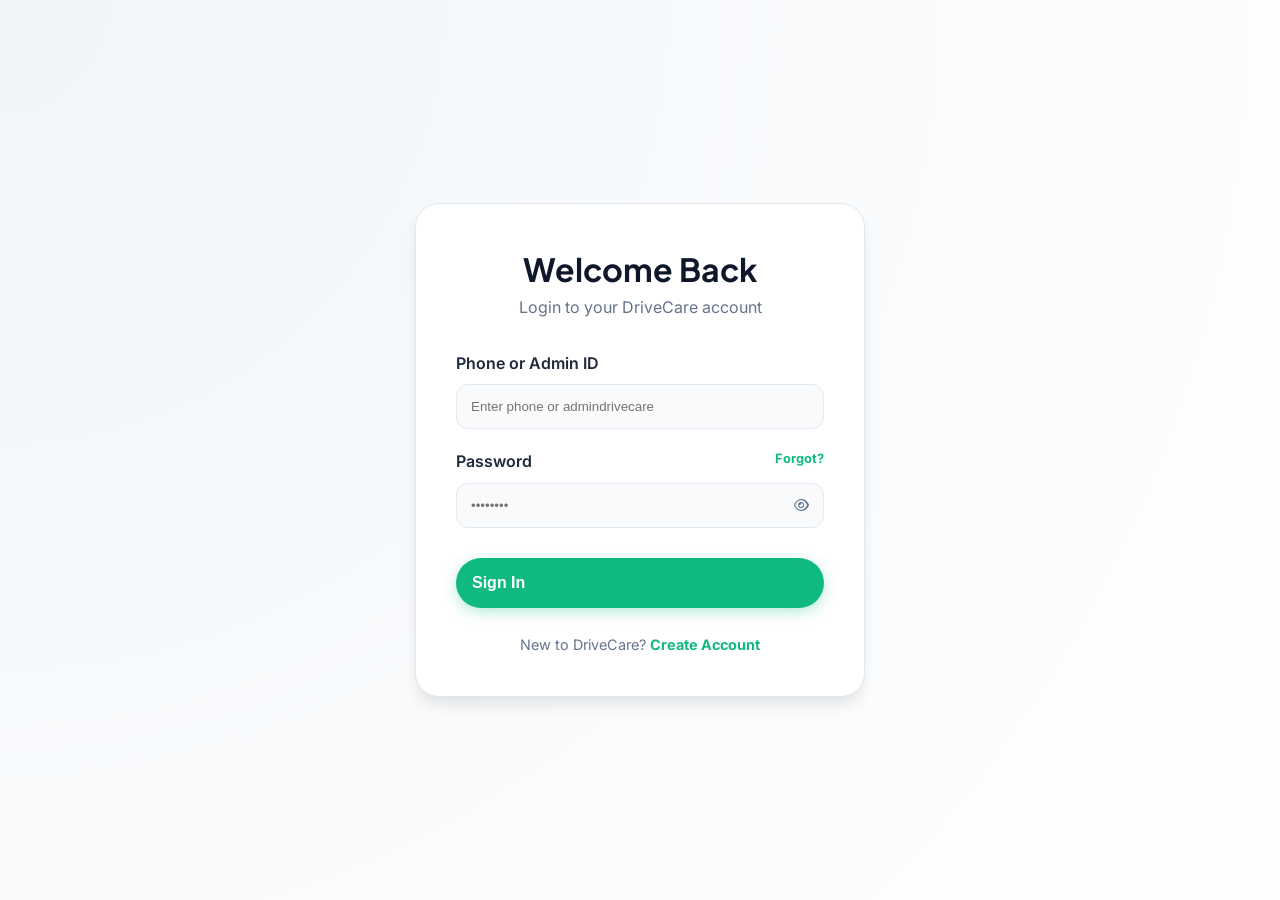
==== admin.html @ 17e4be75 "Updatted Admin credentials to admindrivecare and improved UI" ====
<!DOCTYPE html>
<html lang="en">
<head>
<meta charset="UTF-8">
<meta name="viewport" content="width=device-width, initial-scale=1.0">
<title>Admin Dashboard — DriveCare</title>
<link rel="stylesheet" href="style.css">
<link rel="stylesheet" href="https://cdnjs.cloudflare.com/ajax/libs/font-awesome/6.0.0/css/all.min.css">
<style>
    .stat-grid { display: grid; grid-template-columns: repeat(auto-fit, minmax(200px, 1fr)); gap: 20px; margin-bottom: 30px; }
    .stat-card { background: white; padding: 24px; border-radius: var(--radius); border: 1px solid var(--border); box-shadow: var(--shadow); }
    .stat-card h3 { color: var(--text-muted); font-size: 0.9rem; text-transform: uppercase; letter-spacing: 1px; margin-bottom: 10px; }
    .stat-card .value { font-size: 2rem; font-weight: 800; color: var(--dark); font-family: 'Plus Jakarta Sans'; }
    
    .admin-table-container { background: white; border-radius: var(--radius); border: 1px solid var(--border); overflow: hidden; }
    table { width: 100%; border-collapse: collapse; }
    th { background: var(--bg-subtle); padding: 15px; text-align: left; font-size: 0.85rem; color: var(--text-muted); border-bottom: 1px solid var(--border); }
    td { padding: 15px; border-bottom: 1px solid var(--border); font-size: 0.95rem; }
    tr:hover { background: #fdfdfd; }
    
    .status-badge { padding: 5px 12px; border-radius: 20px; font-size: 0.75rem; font-weight: 700; }
    .status-active { background: var(--primary-soft); color: var(--primary); }
</style>
</head>
<body>

<div class="dashboard-layout">
    <div class="sidebar">
        <div style="padding: 0 10px 30px 10px;">
            <h2 style="font-family: 'Plus Jakarta Sans'; color: var(--dark); display: flex; align-items: center; gap: 10px;">
                <i class="fa-solid fa-shield-halved" style="color: var(--primary);"></i> DriveCare
            </h2>
            <span style="font-size: 0.7rem; color: var(--primary); font-weight: 800; letter-spacing: 1px;">ADMIN CONSOLE</span>
        </div>
        
        <nav>
            <button class="nav-item active" onclick="showTab('overview')"><i class="fa-solid fa-house"></i> Overview</button>
            <button class="nav-item" onclick="showTab('bookings')"><i class="fa-solid fa-list-check"></i> Manage Bookings</button>
            <button class="nav-item" onclick="showTab('users')"><i class="fa-solid fa-users"></i> Customers</button>
            <button class="nav-item" onclick="showTab('settings')"><i class="fa-solid fa-sliders"></i> System Settings</button>
            <hr style="border: none; border-top: 1px solid var(--border); margin: 20px 0;">
            <button class="nav-item" onclick="logout()" style="color: #ef4444;"><i class="fa-solid fa-power-off"></i> Sign Out</button>
        </nav>
    </div>

    <main class="main-content">
        <header style="display: flex; justify-content: space-between; align-items: center; margin-bottom: 30px;">
            <h1 id="pageTitle" style="font-family: 'Plus Jakarta Sans';">Dashboard Overview</h1>
            <div id="adminIdentity" style="font-weight: 600; color: var(--text-muted);">Admin: admindrivecare</div>
        </header>

        <div class="stat-grid">
            <div class="stat-card">
                <h3>Total Users</h3>
                <div class="value" id="count-users">0</div>
            </div>
            <div class="stat-card">
                <h3>Active Bookings</h3>
                <div class="value" id="count-bookings">0</div>
            </div>
            <div class="stat-card">
                <h3>Revenue</h3>
                <div class="value">₹0</div>
            </div>
        </div>

        <div class="admin-table-container">
            <div style="padding: 20px; border-bottom: 1px solid var(--border); display: flex; justify-content: space-between;">
                <h3 style="font-family: 'Plus Jakarta Sans';">Recent Customer Activity</h3>
                <button class="btn btn-outline" style="padding: 5px 15px; font-size: 0.8rem;" onclick="location.reload()">Refresh Data</button>
            </div>
            <table>
                <thead>
                    <tr>
                        <th>Customer Name</th>
                        <th>Phone Number</th>
                        <th>Join Date</th>
                        <th>Status</th>
                        <th>Action</th>
                    </tr>
                </thead>
                <tbody id="adminUserTable">
                    </tbody>
            </table>
        </div>
    </main>
</div>

<script src="script.js"></script>
<script>
    // Security Guard: Only allow the specific Admin ID
    document.addEventListener('DOMContentLoaded', () => {
        const session = JSON.parse(sessionStorage.getItem('dc_session'));
        if (!session || session.phone !== 'admin' && session.phone !== 'admindrivecare') {
            alert("Unauthorized Access! Please log in as Admin.");
            window.location.href = 'login.html';
            return;
        }

        // Render Stats
        const users = JSON.parse(localStorage.getItem('dc_users') || '[]');
        document.getElementById('count-users').innerText = users.length;
        
        const table = document.getElementById('adminUserTable');
        table.innerHTML = users.map(u => `
            <tr>
                <td><strong>${u.name}</strong></td>
                <td>${u.phone}</td>
                <td>${new Date().toLocaleDateString()}</td>
                <td><span class="status-badge status-active">Verified</span></td>
                <td><button onclick="alert('Viewing details for ${u.name}')" style="background:none; border:none; color:var(--primary); cursor:pointer; font-weight:700;">View</button></td>
            </tr>
        `).join('') || '<tr><td colspan="5" style="text-align:center; padding:20px;">No users found.</td></tr>';
    });

    function logout() {
        sessionStorage.removeItem('dc_session');
        window.location.href = 'index.html';
    }

    function showTab(tab) {
        document.getElementById('pageTitle').innerText = tab.charAt(0).toUpperCase() + tab.slice(1);
    }
</script>
</body>
</html>
---- style.css ----
@import url('https://fonts.googleapis.com/css2?family=Inter:wght@300;400;500;600;700&family=Plus+Jakarta+Sans:wght@700;800&display=swap');

:root {
  --primary: #10b981;
  --primary-dark: #059669;
  --primary-soft: #ecfdf5;
  --dark: #0f172a;
  --text-main: #1e293b;
  --text-muted: #64748b;
  --bg-subtle: #f8fafc;
  --surface: #ffffff;
  --border: #e2e8f0;
  --radius: 16px;
  --shadow: 0 10px 15px -3px rgba(0,0,0,0.1);
}

* { margin: 0; padding: 0; box-sizing: border-box; }
body { font-family: 'Inter', sans-serif; background-color: var(--bg-subtle); color: var(--text-main); line-height: 1.6; }

/* Buttons */
.btn { padding: 12px 24px; border-radius: 50px; font-weight: 600; cursor: pointer; transition: 0.3s; border: none; display: inline-flex; align-items: center; }
.btn-primary { background: var(--primary); color: white; box-shadow: 0 4px 14px rgba(16, 185, 129, 0.3); }
.btn-primary:hover { background: var(--primary-dark); transform: translateY(-2px); }
.btn-outline { background: transparent; border: 1.5px solid var(--border); color: var(--dark); }

/* Layouts */
header { display: flex; justify-content: space-between; padding: 20px 8%; background: white; border-bottom: 1px solid var(--border); position: sticky; top: 0; z-index: 100; }
.auth-page { display: flex; justify-content: center; align-items: center; min-height: 100vh; background: radial-gradient(circle at top left, #f1f5f9, #ffffff); }
.auth-card { background: white; padding: 40px; border-radius: 24px; box-shadow: var(--shadow); width: 100%; max-width: 450px; border: 1px solid var(--border); }
.form-group { margin-bottom: 20px; }
.form-control { width: 100%; padding: 14px; border-radius: 12px; border: 1px solid var(--border); background: var(--bg-subtle); }

.dashboard-layout { display: flex; min-height: 100vh; }
.sidebar { width: 280px; background: white; border-right: 1px solid var(--border); padding: 30px 20px; position: fixed; height: 100vh; }
.main-content { margin-left: 280px; padding: 40px; width: 100%; }
.nav-item { width: 100%; padding: 14px; margin-bottom: 8px; border-radius: 12px; text-align: left; background: none; border: none; font-weight: 500; color: var(--text-muted); cursor: pointer; }
.nav-item.active { background: var(--primary-soft); color: var(--primary); }
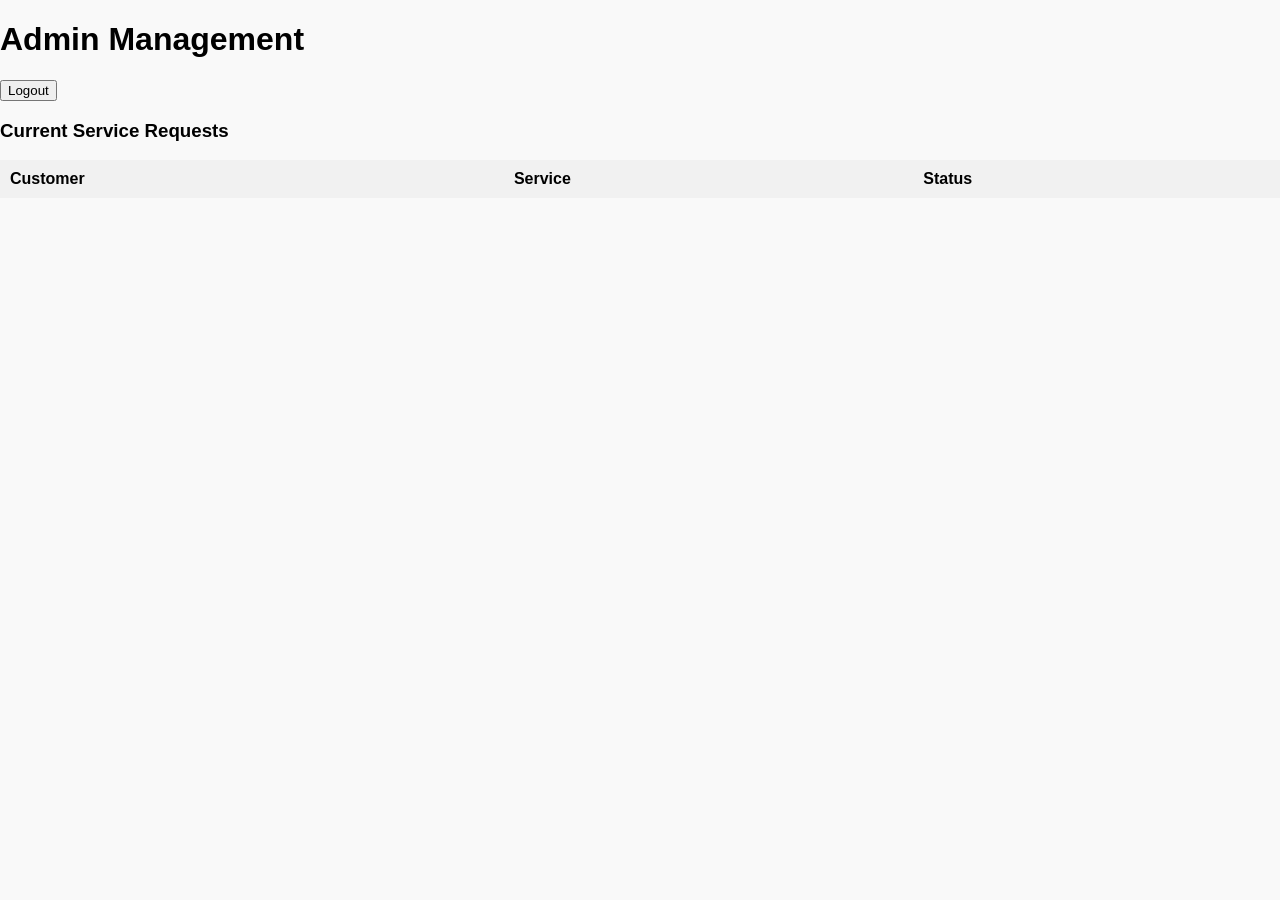
==== commit 842e305b: "final1" ====
--- a/admin.html
+++ b/admin.html
@@ -1,126 +1,32 @@
 <!DOCTYPE html>
 <html lang="en">
 <head>
-<meta charset="UTF-8">
-<meta name="viewport" content="width=device-width, initial-scale=1.0">
-<title>Admin Dashboard — DriveCare</title>
-<link rel="stylesheet" href="style.css">
-<link rel="stylesheet" href="https://cdnjs.cloudflare.com/ajax/libs/font-awesome/6.0.0/css/all.min.css">
-<style>
-    .stat-grid { display: grid; grid-template-columns: repeat(auto-fit, minmax(200px, 1fr)); gap: 20px; margin-bottom: 30px; }
-    .stat-card { background: white; padding: 24px; border-radius: var(--radius); border: 1px solid var(--border); box-shadow: var(--shadow); }
-    .stat-card h3 { color: var(--text-muted); font-size: 0.9rem; text-transform: uppercase; letter-spacing: 1px; margin-bottom: 10px; }
-    .stat-card .value { font-size: 2rem; font-weight: 800; color: var(--dark); font-family: 'Plus Jakarta Sans'; }
-    
-    .admin-table-container { background: white; border-radius: var(--radius); border: 1px solid var(--border); overflow: hidden; }
-    table { width: 100%; border-collapse: collapse; }
-    th { background: var(--bg-subtle); padding: 15px; text-align: left; font-size: 0.85rem; color: var(--text-muted); border-bottom: 1px solid var(--border); }
-    td { padding: 15px; border-bottom: 1px solid var(--border); font-size: 0.95rem; }
-    tr:hover { background: #fdfdfd; }
-    
-    .status-badge { padding: 5px 12px; border-radius: 20px; font-size: 0.75rem; font-weight: 700; }
-    .status-active { background: var(--primary-soft); color: var(--primary); }
-</style>
+    <meta charset="UTF-8">
+    <title>Admin Panel — DriveCare</title>
+    <link rel="stylesheet" href="style.css">
 </head>
 <body>
-
-<div class="dashboard-layout">
-    <div class="sidebar">
-        <div style="padding: 0 10px 30px 10px;">
-            <h2 style="font-family: 'Plus Jakarta Sans'; color: var(--dark); display: flex; align-items: center; gap: 10px;">
-                <i class="fa-solid fa-shield-halved" style="color: var(--primary);"></i> DriveCare
-            </h2>
-            <span style="font-size: 0.7rem; color: var(--primary); font-weight: 800; letter-spacing: 1px;">ADMIN CONSOLE</span>
-        </div>
-        
-        <nav>
-            <button class="nav-item active" onclick="showTab('overview')"><i class="fa-solid fa-house"></i> Overview</button>
-            <button class="nav-item" onclick="showTab('bookings')"><i class="fa-solid fa-list-check"></i> Manage Bookings</button>
-            <button class="nav-item" onclick="showTab('users')"><i class="fa-solid fa-users"></i> Customers</button>
-            <button class="nav-item" onclick="showTab('settings')"><i class="fa-solid fa-sliders"></i> System Settings</button>
-            <hr style="border: none; border-top: 1px solid var(--border); margin: 20px 0;">
-            <button class="nav-item" onclick="logout()" style="color: #ef4444;"><i class="fa-solid fa-power-off"></i> Sign Out</button>
-        </nav>
-    </div>
-
-    <main class="main-content">
-        <header style="display: flex; justify-content: space-between; align-items: center; margin-bottom: 30px;">
-            <h1 id="pageTitle" style="font-family: 'Plus Jakarta Sans';">Dashboard Overview</h1>
-            <div id="adminIdentity" style="font-weight: 600; color: var(--text-muted);">Admin: admindrivecare</div>
+    <div class="panel-container">
+        <header class="panel-header">
+            <h1 style="color:var(--primary);">Admin Management</h1>
+            <button class="btn-logout" onclick="logout()">Logout</button>
         </header>
 
-        <div class="stat-grid">
-            <div class="stat-card">
-                <h3>Total Users</h3>
-                <div class="value" id="count-users">0</div>
-            </div>
-            <div class="stat-card">
-                <h3>Active Bookings</h3>
-                <div class="value" id="count-bookings">0</div>
-            </div>
-            <div class="stat-card">
-                <h3>Revenue</h3>
-                <div class="value">₹0</div>
-            </div>
-        </div>
-
-        <div class="admin-table-container">
-            <div style="padding: 20px; border-bottom: 1px solid var(--border); display: flex; justify-content: space-between;">
-                <h3 style="font-family: 'Plus Jakarta Sans';">Recent Customer Activity</h3>
-                <button class="btn btn-outline" style="padding: 5px 15px; font-size: 0.8rem;" onclick="location.reload()">Refresh Data</button>
-            </div>
-            <table>
-                <thead>
+        <div class="data-card">
+            <h3>Current Service Requests</h3>
+            <table style="width:100%; border-collapse: collapse; margin-top:15px;">
+                <thead style="background:#f1f1f1;">
                     <tr>
-                        <th>Customer Name</th>
-                        <th>Phone Number</th>
-                        <th>Join Date</th>
-                        <th>Status</th>
-                        <th>Action</th>
+                        <th style="padding:10px; text-align:left;">Customer</th>
+                        <th style="padding:10px; text-align:left;">Service</th>
+                        <th style="padding:10px; text-align:left;">Status</th>
                     </tr>
                 </thead>
-                <tbody id="adminUserTable">
+                <tbody id="adminBookingTable">
                     </tbody>
             </table>
         </div>
-    </main>
-</div>
-
-<script src="script.js"></script>
-<script>
-    // Security Guard: Only allow the specific Admin ID
-    document.addEventListener('DOMContentLoaded', () => {
-        const session = JSON.parse(sessionStorage.getItem('dc_session'));
-        if (!session || session.phone !== 'admin' && session.phone !== 'admindrivecare') {
-            alert("Unauthorized Access! Please log in as Admin.");
-            window.location.href = 'login.html';
-            return;
-        }
-
-        // Render Stats
-        const users = JSON.parse(localStorage.getItem('dc_users') || '[]');
-        document.getElementById('count-users').innerText = users.length;
-        
-        const table = document.getElementById('adminUserTable');
-        table.innerHTML = users.map(u => `
-            <tr>
-                <td><strong>${u.name}</strong></td>
-                <td>${u.phone}</td>
-                <td>${new Date().toLocaleDateString()}</td>
-                <td><span class="status-badge status-active">Verified</span></td>
-                <td><button onclick="alert('Viewing details for ${u.name}')" style="background:none; border:none; color:var(--primary); cursor:pointer; font-weight:700;">View</button></td>
-            </tr>
-        `).join('') || '<tr><td colspan="5" style="text-align:center; padding:20px;">No users found.</td></tr>';
-    });
-
-    function logout() {
-        sessionStorage.removeItem('dc_session');
-        window.location.href = 'index.html';
-    }
-
-    function showTab(tab) {
-        document.getElementById('pageTitle').innerText = tab.charAt(0).toUpperCase() + tab.slice(1);
-    }
-</script>
+    </div>
+    <script src="script.js"></script>
 </body>
 </html>
--- a/style.css
+++ b/style.css
@@ -1,37 +1,39 @@
-@import url('https://fonts.googleapis.com/css2?family=Inter:wght@300;400;500;600;700&family=Plus+Jakarta+Sans:wght@700;800&display=swap');
+body { font-family: Arial, sans-serif; margin: 0; background-color: #f9f9f9; }
 
-:root {
-  --primary: #10b981;
-  --primary-dark: #059669;
-  --primary-soft: #ecfdf5;
-  --dark: #0f172a;
-  --text-main: #1e293b;
-  --text-muted: #64748b;
-  --bg-subtle: #f8fafc;
-  --surface: #ffffff;
-  --border: #e2e8f0;
-  --radius: 16px;
-  --shadow: 0 10px 15px -3px rgba(0,0,0,0.1);
+.navbar { display: flex; justify-content: space-between; align-items: center; padding: 15px 5%; background: #fff; box-shadow: 0 2px 4px rgba(0,0,0,0.1); }
+.logo { font-size: 24px; font-weight: bold; color: #007bff; }
+.nav-links a { text-decoration: none; color: #333; margin-left: 15px; }
+.login-btn { background: #007bff; color: #fff !important; padding: 5px 15px; border-radius: 4px; }
+
+.hero { text-align: center; padding: 50px 20px; background: #007bff; color: white; }
+
+.services-section { padding: 40px 5%; }
+.services-grid { 
+    display: grid; 
+    grid-template-columns: repeat(auto-fit, minmax(250px, 1fr)); 
+    gap: 20px; 
 }
 
-* { margin: 0; padding: 0; box-sizing: border-box; }
-body { font-family: 'Inter', sans-serif; background-color: var(--bg-subtle); color: var(--text-main); line-height: 1.6; }
+.service-card { 
+    background: #fff; 
+    padding: 20px; 
+    border-radius: 10px; 
+    text-align: center; 
+    box-shadow: 0 4px 6px rgba(0,0,0,0.05);
+}
 
-/* Buttons */
-.btn { padding: 12px 24px; border-radius: 50px; font-weight: 600; cursor: pointer; transition: 0.3s; border: none; display: inline-flex; align-items: center; }
-.btn-primary { background: var(--primary); color: white; box-shadow: 0 4px 14px rgba(16, 185, 129, 0.3); }
-.btn-primary:hover { background: var(--primary-dark); transform: translateY(-2px); }
-.btn-outline { background: transparent; border: 1.5px solid var(--border); color: var(--dark); }
+.service-icon { 
+    width: 60px; 
+    height: 60px; 
+    margin-bottom: 10px; 
+    object-fit: contain; 
+}
 
-/* Layouts */
-header { display: flex; justify-content: space-between; padding: 20px 8%; background: white; border-bottom: 1px solid var(--border); position: sticky; top: 0; z-index: 100; }
-.auth-page { display: flex; justify-content: center; align-items: center; min-height: 100vh; background: radial-gradient(circle at top left, #f1f5f9, #ffffff); }
-.auth-card { background: white; padding: 40px; border-radius: 24px; box-shadow: var(--shadow); width: 100%; max-width: 450px; border: 1px solid var(--border); }
-.form-group { margin-bottom: 20px; }
-.form-control { width: 100%; padding: 14px; border-radius: 12px; border: 1px solid var(--border); background: var(--bg-subtle); }
-
-.dashboard-layout { display: flex; min-height: 100vh; }
-.sidebar { width: 280px; background: white; border-right: 1px solid var(--border); padding: 30px 20px; position: fixed; height: 100vh; }
-.main-content { margin-left: 280px; padding: 40px; width: 100%; }
-.nav-item { width: 100%; padding: 14px; margin-bottom: 8px; border-radius: 12px; text-align: left; background: none; border: none; font-weight: 500; color: var(--text-muted); cursor: pointer; }
-.nav-item.active { background: var(--primary-soft); color: var(--primary); }+.book-btn { 
+    background: #007bff; 
+    color: white; 
+    border: none; 
+    padding: 10px 20px; 
+    border-radius: 5px; 
+    cursor: pointer; 
+}
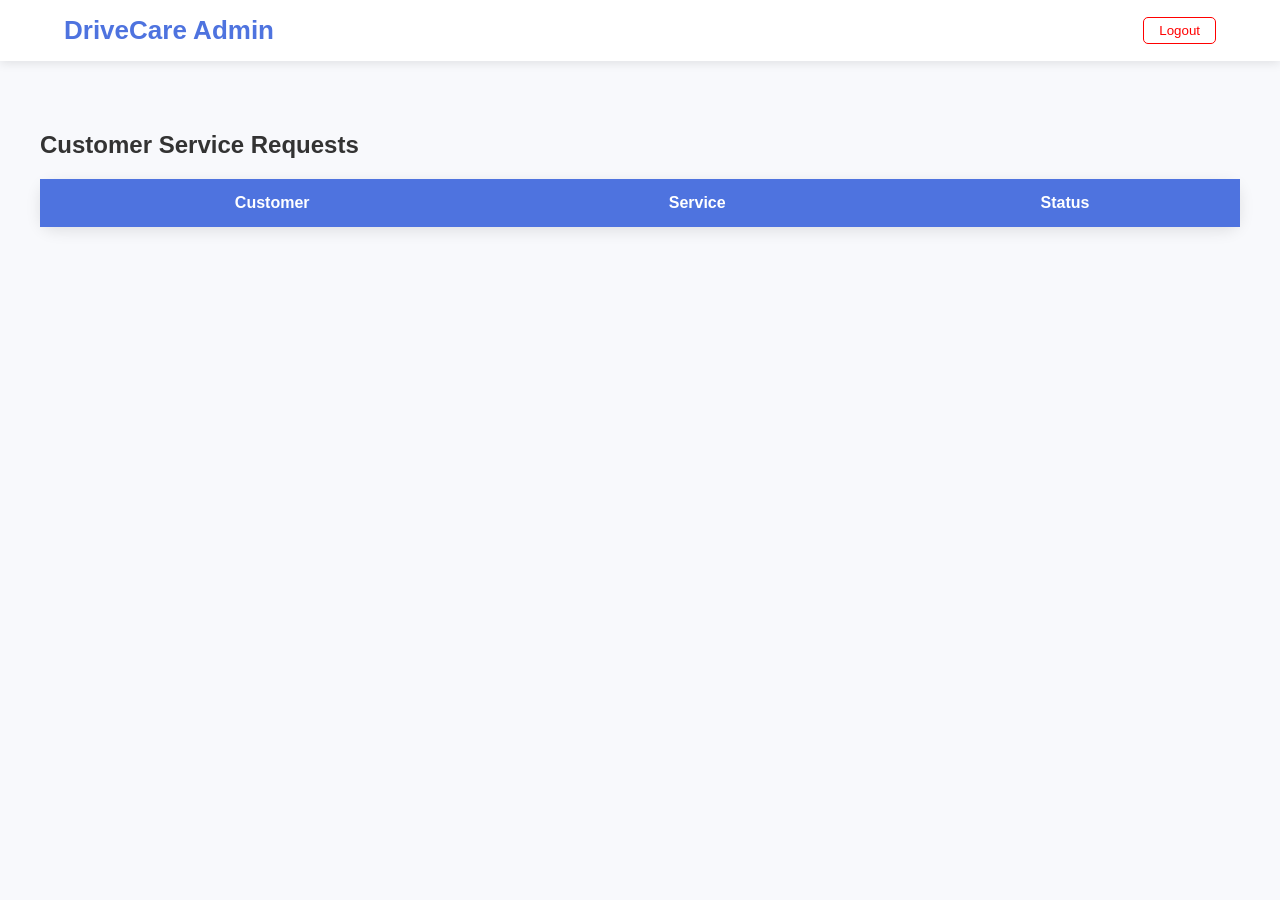
==== commit 37ad72f4: "final2" ====
--- a/admin.html
+++ b/admin.html
@@ -6,23 +6,23 @@
     <link rel="stylesheet" href="style.css">
 </head>
 <body>
-    <div class="panel-container">
-        <header class="panel-header">
-            <h1 style="color:var(--primary);">Admin Management</h1>
-            <button class="btn-logout" onclick="logout()">Logout</button>
-        </header>
+    <nav class="navbar">
+        <div class="logo">DriveCare Admin</div>
+        <button onclick="logout()" style="background:none; border:1px solid red; color:red; padding:5px 15px; border-radius:5px; cursor:pointer;">Logout</button>
+    </nav>
 
-        <div class="data-card">
-            <h3>Current Service Requests</h3>
-            <table style="width:100%; border-collapse: collapse; margin-top:15px;">
-                <thead style="background:#f1f1f1;">
+    <div class="services-container">
+        <h2>Customer Service Requests</h2>
+        <div class="service-card" style="padding:0;">
+            <table style="width:100%; border-collapse: collapse;">
+                <thead style="background:var(--primary); color:white;">
                     <tr>
-                        <th style="padding:10px; text-align:left;">Customer</th>
-                        <th style="padding:10px; text-align:left;">Service</th>
-                        <th style="padding:10px; text-align:left;">Status</th>
+                        <th style="padding:15px;">Customer</th>
+                        <th style="padding:15px;">Service</th>
+                        <th style="padding:15px;">Status</th>
                     </tr>
                 </thead>
-                <tbody id="adminBookingTable">
+                <tbody id="adminTable">
                     </tbody>
             </table>
         </div>
--- a/style.css
+++ b/style.css
@@ -1,39 +1,91 @@
-body { font-family: Arial, sans-serif; margin: 0; background-color: #f9f9f9; }
+/* --- DRIVECARE GLOBAL THEME --- */
+:root {
+    --primary: #4e73df;      /* Your Main Blue */
+    --dark-blue: #2e59d9;
+    --light-bg: #f8f9fc;
+    --white: #ffffff;
+    --shadow: 0 4px 15px rgba(0,0,0,0.1);
+}
 
-.navbar { display: flex; justify-content: space-between; align-items: center; padding: 15px 5%; background: #fff; box-shadow: 0 2px 4px rgba(0,0,0,0.1); }
-.logo { font-size: 24px; font-weight: bold; color: #007bff; }
-.nav-links a { text-decoration: none; color: #333; margin-left: 15px; }
-.login-btn { background: #007bff; color: #fff !important; padding: 5px 15px; border-radius: 4px; }
+body { 
+    font-family: 'Segoe UI', Tahoma, Geneva, Verdana, sans-serif; 
+    margin: 0; 
+    background-color: var(--light-bg); 
+    color: #333; 
+}
 
-.hero { text-align: center; padding: 50px 20px; background: #007bff; color: white; }
+/* --- NAVBAR (Same for all pages) --- */
+.navbar { 
+    display: flex; 
+    justify-content: space-between; 
+    align-items: center; 
+    padding: 15px 5%; 
+    background: var(--white); 
+    box-shadow: 0 2px 10px rgba(0,0,0,0.1); 
+}
+.logo { font-size: 26px; font-weight: bold; color: var(--primary); }
+.nav-links a { text-decoration: none; color: #333; margin-left: 20px; font-weight: 500; }
 
-.services-section { padding: 40px 5%; }
+/* --- HERO SECTION --- */
+.hero { 
+    text-align: center; 
+    padding: 60px 20px; 
+    background: var(--primary); 
+    color: white; 
+}
+
+/* --- SERVICES GRID (Main Page Only) --- */
+.services-container { max-width: 1200px; margin: auto; padding: 50px 20px; }
 .services-grid { 
     display: grid; 
-    grid-template-columns: repeat(auto-fit, minmax(250px, 1fr)); 
-    gap: 20px; 
+    grid-template-columns: repeat(auto-fit, minmax(280px, 1fr)); 
+    gap: 25px; 
+}
+.service-card { 
+    background: var(--white); 
+    padding: 30px; 
+    border-radius: 15px; 
+    text-align: center; 
+    box-shadow: var(--shadow);
+    transition: 0.3s;
+}
+.service-card:hover { transform: translateY(-10px); }
+.service-png { width: 80px; height: 80px; object-fit: contain; margin-bottom: 15px; }
+
+/* --- AUTH PAGES (Login/Signup UI) --- */
+.auth-wrapper { 
+    display: flex; 
+    justify-content: center; 
+    align-items: center; 
+    min-height: 80vh; 
+}
+.auth-card { 
+    background: var(--white); 
+    padding: 40px; 
+    border-radius: 15px; 
+    box-shadow: var(--shadow); 
+    width: 100%; 
+    max-width: 400px; 
+    text-align: center; 
+}
+.input-field { 
+    width: 100%; 
+    padding: 12px; 
+    margin: 10px 0; 
+    border: 1px solid #ddd; 
+    border-radius: 8px; 
+    box-sizing: border-box; 
 }
 
-.service-card { 
-    background: #fff; 
-    padding: 20px; 
-    border-radius: 10px; 
-    text-align: center; 
-    box-shadow: 0 4px 6px rgba(0,0,0,0.05);
-}
-
-.service-icon { 
-    width: 60px; 
-    height: 60px; 
-    margin-bottom: 10px; 
-    object-fit: contain; 
-}
-
-.book-btn { 
-    background: #007bff; 
+/* --- BUTTONS (Main Index Style) --- */
+.btn-primary { 
+    background: var(--primary); 
     color: white; 
     border: none; 
-    padding: 10px 20px; 
-    border-radius: 5px; 
+    padding: 12px 25px; 
+    border-radius: 8px; 
     cursor: pointer; 
-}+    font-weight: bold; 
+    width: 100%;
+}
+.btn-primary:hover { background: var(--dark-blue); }
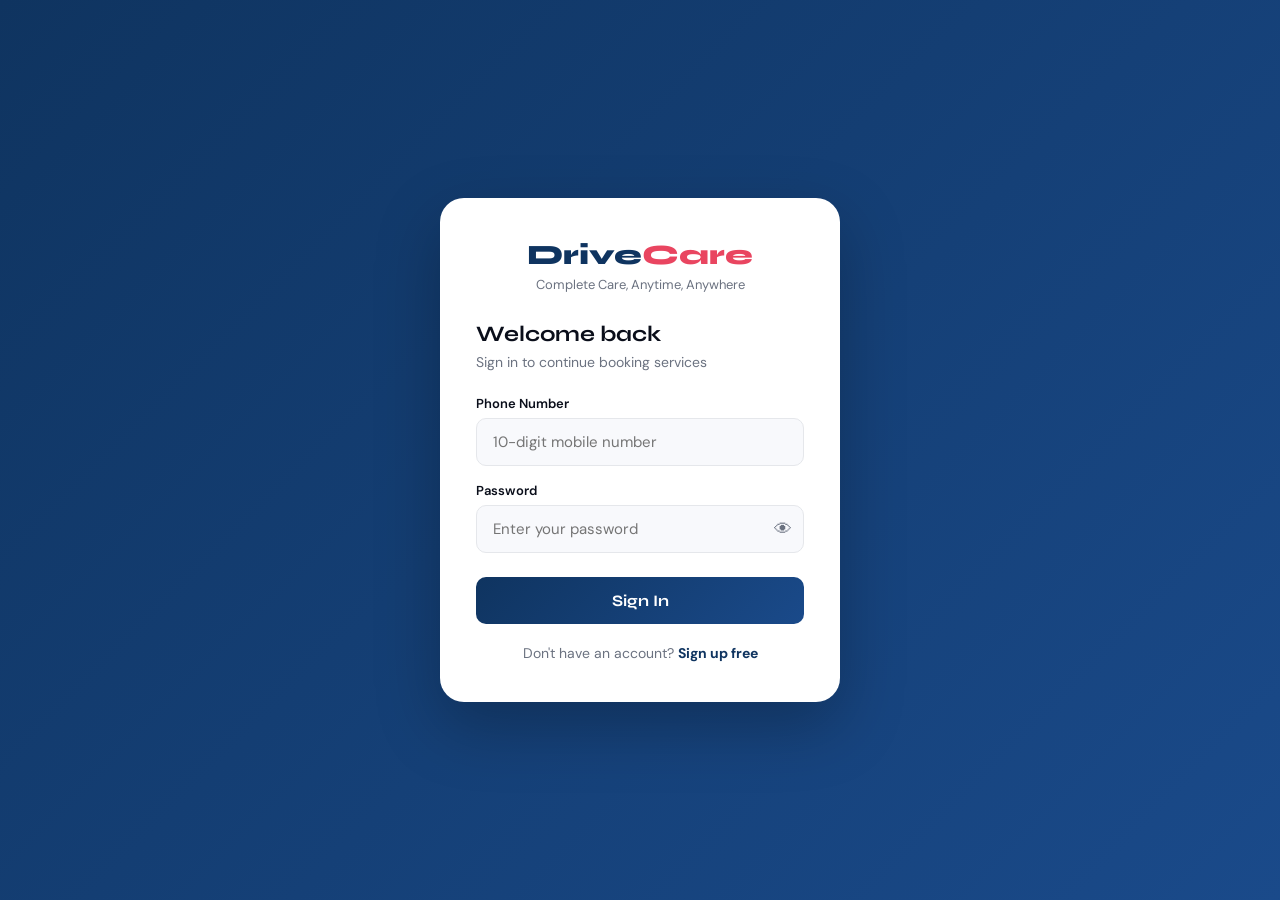
==== commit 487ac7cb: "final one4" ====
--- a/admin.html
+++ b/admin.html
@@ -1,32 +1,86 @@
 <!DOCTYPE html>
 <html lang="en">
 <head>
-    <meta charset="UTF-8">
-    <title>Admin Panel — DriveCare</title>
-    <link rel="stylesheet" href="style.css">
+  <meta charset="UTF-8">
+  <meta name="viewport" content="width=device-width, initial-scale=1.0">
+  <title>Admin Panel | DriveCare</title>
+  <link rel="stylesheet" href="style.css">
 </head>
 <body>
-    <nav class="navbar">
-        <div class="logo">DriveCare Admin</div>
-        <button onclick="logout()" style="background:none; border:1px solid red; color:red; padding:5px 15px; border-radius:5px; cursor:pointer;">Logout</button>
-    </nav>
 
-    <div class="services-container">
-        <h2>Customer Service Requests</h2>
-        <div class="service-card" style="padding:0;">
-            <table style="width:100%; border-collapse: collapse;">
-                <thead style="background:var(--primary); color:white;">
-                    <tr>
-                        <th style="padding:15px;">Customer</th>
-                        <th style="padding:15px;">Service</th>
-                        <th style="padding:15px;">Status</th>
-                    </tr>
-                </thead>
-                <tbody id="adminTable">
-                    </tbody>
-            </table>
-        </div>
+<nav class="navbar">
+  <div class="logo">
+    <div class="logo-icon">
+      <svg viewBox="0 0 24 24" xmlns="http://www.w3.org/2000/svg">
+        <path d="M18.92 6.01C18.72 5.42 18.16 5 17.5 5h-11c-.66 0-1.21.42-1.42 1.01L3 12v8c0 .55.45 1 1 1h1c.55 0 1-.45 1-1v-1h12v1c0 .55.45 1 1 1h1c.55 0 1-.45 1-1v-8l-2.08-5.99zM6.5 16c-.83 0-1.5-.67-1.5-1.5S5.67 13 6.5 13s1.5.67 1.5 1.5S7.33 16 6.5 16zm11 0c-.83 0-1.5-.67-1.5-1.5s.67-1.5 1.5-1.5 1.5.67 1.5 1.5-.67 1.5-1.5 1.5zM5 11l1.5-4.5h11L19 11H5z"/>
+      </svg>
     </div>
-    <script src="script.js"></script>
+    Drive<span>Care</span> <span style="font-size:13px; color:var(--gold); margin-left:8px; background:rgba(245,166,35,0.2); padding:3px 10px; border-radius:20px;">Admin</span>
+  </div>
+  <button class="nav-btn-outline" onclick="logout()">Logout</button>
+</nav>
+
+<div class="page-wrap">
+  <!-- ADMIN STATS -->
+  <div style="display:grid; grid-template-columns:repeat(2,1fr); gap:12px; margin-bottom:24px;">
+    <div class="card-white" style="padding:20px; background:linear-gradient(135deg,var(--primary),#1a4a8a); color:white; border:none;">
+      <div style="font-size:28px; font-weight:800; font-family:'Syne',sans-serif;" id="adminTotal">0</div>
+      <div style="font-size:13px; opacity:0.8; margin-top:4px;">Total Requests</div>
+    </div>
+    <div class="card-white" style="padding:20px; background:linear-gradient(135deg,#10b981,#059669); color:white; border:none;">
+      <div style="font-size:28px; font-weight:800; font-family:'Syne',sans-serif;" id="adminActive">0</div>
+      <div style="font-size:13px; opacity:0.8; margin-top:4px;">Active Jobs</div>
+    </div>
+    <div class="card-white" style="padding:20px; background:linear-gradient(135deg,#f59e0b,#d97706); color:white; border:none;">
+      <div style="font-size:28px; font-weight:800; font-family:'Syne',sans-serif;" id="adminPending">0</div>
+      <div style="font-size:13px; opacity:0.8; margin-top:4px;">Pending</div>
+    </div>
+    <div class="card-white" style="padding:20px; background:linear-gradient(135deg,#e94560,#c73850); color:white; border:none;">
+      <div style="font-size:28px; font-weight:800; font-family:'Syne',sans-serif;" id="adminRevenue">₹0</div>
+      <div style="font-size:13px; opacity:0.8; margin-top:4px;">Est. Revenue</div>
+    </div>
+  </div>
+
+  <div class="section-header" style="margin-bottom:16px;">
+    <div class="section-title">All Service Requests</div>
+    <select id="adminFilter" class="ui-input" style="width:auto; padding:8px 14px; font-size:13px;" onchange="renderAdminTable()">
+      <option value="all">All Status</option>
+      <option value="Pending">Pending</option>
+      <option value="Confirmed">Confirmed</option>
+      <option value="En Route">En Route</option>
+      <option value="In Progress">In Progress</option>
+      <option value="Completed">Completed</option>
+    </select>
+  </div>
+
+  <div class="card-white">
+    <div style="overflow-x:auto;">
+      <table class="admin-table" id="adminTable">
+        <thead>
+          <tr>
+            <th>#</th>
+            <th>Customer</th>
+            <th>Service</th>
+            <th>Vehicle</th>
+            <th>Location</th>
+            <th>Date</th>
+            <th>Estimate</th>
+            <th>Status</th>
+          </tr>
+        </thead>
+        <tbody id="adminTableBody">
+        </tbody>
+      </table>
+    </div>
+    <div id="adminEmpty" style="display:none; padding:40px; text-align:center; color:var(--muted);">
+      <div style="font-size:36px; margin-bottom:8px;">📋</div>
+      <p>No service requests yet</p>
+    </div>
+  </div>
+</div>
+
+<div class="toast" id="toast"></div>
+<script src="script.js"></script>
+<script> loadAdminPanel(); </script>
 </body>
 </html>
--- a/style.css
+++ b/style.css
@@ -1,91 +1,498 @@
-/* --- DRIVECARE GLOBAL THEME --- */
+@import url('https://fonts.googleapis.com/css2?family=Syne:wght@400;600;700;800&family=DM+Sans:ital,wght@0,300;0,400;0,500;0,600;1,400&display=swap');
+
 :root {
-    --primary: #4e73df;      /* Your Main Blue */
-    --dark-blue: #2e59d9;
-    --light-bg: #f8f9fc;
-    --white: #ffffff;
-    --shadow: 0 4px 15px rgba(0,0,0,0.1);
-}
-
-body { 
-    font-family: 'Segoe UI', Tahoma, Geneva, Verdana, sans-serif; 
-    margin: 0; 
-    background-color: var(--light-bg); 
-    color: #333; 
-}
-
-/* --- NAVBAR (Same for all pages) --- */
-.navbar { 
-    display: flex; 
-    justify-content: space-between; 
-    align-items: center; 
-    padding: 15px 5%; 
-    background: var(--white); 
-    box-shadow: 0 2px 10px rgba(0,0,0,0.1); 
-}
-.logo { font-size: 26px; font-weight: bold; color: var(--primary); }
-.nav-links a { text-decoration: none; color: #333; margin-left: 20px; font-weight: 500; }
-
-/* --- HERO SECTION --- */
-.hero { 
-    text-align: center; 
-    padding: 60px 20px; 
-    background: var(--primary); 
-    color: white; 
-}
-
-/* --- SERVICES GRID (Main Page Only) --- */
-.services-container { max-width: 1200px; margin: auto; padding: 50px 20px; }
-.services-grid { 
-    display: grid; 
-    grid-template-columns: repeat(auto-fit, minmax(280px, 1fr)); 
-    gap: 25px; 
-}
-.service-card { 
-    background: var(--white); 
-    padding: 30px; 
-    border-radius: 15px; 
-    text-align: center; 
-    box-shadow: var(--shadow);
-    transition: 0.3s;
-}
-.service-card:hover { transform: translateY(-10px); }
-.service-png { width: 80px; height: 80px; object-fit: contain; margin-bottom: 15px; }
-
-/* --- AUTH PAGES (Login/Signup UI) --- */
-.auth-wrapper { 
-    display: flex; 
-    justify-content: center; 
-    align-items: center; 
-    min-height: 80vh; 
-}
-.auth-card { 
-    background: var(--white); 
-    padding: 40px; 
-    border-radius: 15px; 
-    box-shadow: var(--shadow); 
-    width: 100%; 
-    max-width: 400px; 
-    text-align: center; 
-}
-.input-field { 
-    width: 100%; 
-    padding: 12px; 
-    margin: 10px 0; 
-    border: 1px solid #ddd; 
-    border-radius: 8px; 
-    box-sizing: border-box; 
-}
-
-/* --- BUTTONS (Main Index Style) --- */
-.btn-primary { 
-    background: var(--primary); 
-    color: white; 
-    border: none; 
-    padding: 12px 25px; 
-    border-radius: 8px; 
-    cursor: pointer; 
-    font-weight: bold; 
-    width: 100%;
-}
-.btn-primary:hover { background: var(--dark-blue); }+  --primary: #0f3460;
+  --accent: #e94560;
+  --gold: #f5a623;
+  --bg: #f0f2f5;
+  --surface: #ffffff;
+  --surface2: #f8f9fc;
+  --text: #0a0e1a;
+  --muted: #6b7280;
+  --border: #e5e7eb;
+  --success: #10b981;
+  --radius: 16px;
+  --shadow: 0 4px 24px rgba(15,52,96,0.10);
+  --shadow-lg: 0 12px 48px rgba(15,52,96,0.18);
+}
+
+*, *::before, *::after { box-sizing: border-box; margin: 0; padding: 0; }
+
+body {
+  font-family: 'DM Sans', sans-serif;
+  background: var(--bg);
+  color: var(--text);
+  -webkit-tap-highlight-color: transparent;
+  min-height: 100vh;
+}
+
+/* SCROLLBAR */
+::-webkit-scrollbar { width: 6px; }
+::-webkit-scrollbar-track { background: var(--bg); }
+::-webkit-scrollbar-thumb { background: var(--primary); border-radius: 3px; }
+
+/* ─── NAVBAR ─────────────────────────────── */
+.navbar {
+  display: flex; justify-content: space-between; align-items: center;
+  padding: 0 5%;
+  height: 68px;
+  background: var(--primary);
+  box-shadow: 0 2px 20px rgba(15,52,96,0.25);
+  position: sticky; top: 0; z-index: 1000;
+}
+.logo {
+  display: flex; align-items: center; gap: 10px;
+  font-family: 'Syne', sans-serif;
+  font-size: 22px; font-weight: 800;
+  color: #fff;
+  text-decoration: none;
+}
+.logo span { color: var(--accent); }
+.logo-icon {
+  width: 34px; height: 34px; background: var(--accent);
+  border-radius: 8px; display: flex; align-items: center; justify-content: center;
+}
+.logo-icon svg { width: 20px; height: 20px; fill: white; }
+
+.nav-actions { display: flex; align-items: center; gap: 12px; }
+.nav-link {
+  color: rgba(255,255,255,0.85); text-decoration: none;
+  font-weight: 600; font-size: 14px;
+  padding: 8px 18px; border-radius: 8px;
+  transition: all 0.2s;
+  border: 1.5px solid rgba(255,255,255,0.3);
+}
+.nav-link:hover { background: rgba(255,255,255,0.15); color: #fff; }
+.nav-link.primary-btn {
+  background: var(--accent); color: white; border-color: var(--accent);
+}
+.nav-link.primary-btn:hover { background: #c73850; }
+.nav-btn-outline {
+  background: none; border: 1.5px solid rgba(255,255,255,0.35);
+  color: rgba(255,255,255,0.85); padding: 7px 18px;
+  border-radius: 8px; font-family: 'DM Sans', sans-serif;
+  font-weight: 600; font-size: 14px; cursor: pointer; transition: all 0.2s;
+}
+.nav-btn-outline:hover { background: rgba(255,255,255,0.1); color: white; }
+
+/* ─── HERO ──────────────────────────────── */
+.hero {
+  background: linear-gradient(135deg, var(--primary) 0%, #1a4a8a 60%, #162d58 100%);
+  color: white; padding: 60px 5% 70px;
+  position: relative; overflow: hidden;
+}
+.hero::before {
+  content: ''; position: absolute; inset: 0;
+  background: url("data:image/svg+xml,%3Csvg width='60' height='60' viewBox='0 0 60 60' xmlns='http://www.w3.org/2000/svg'%3E%3Cg fill='none' fill-rule='evenodd'%3E%3Cg fill='%23ffffff' fill-opacity='0.04'%3E%3Cpath d='M36 34v-4h-2v4h-4v2h4v4h2v-4h4v-2h-4zm0-30V0h-2v4h-4v2h4v4h2V6h4V4h-4zM6 34v-4H4v4H0v2h4v4h2v-4h4v-2H6zM6 4V0H4v4H0v2h4v4h2V6h4V4H6z'/%3E%3C/g%3E%3C/g%3E%3C/svg%3E");
+}
+.hero-inner { position: relative; max-width: 700px; }
+.hero-badge {
+  display: inline-flex; align-items: center; gap: 6px;
+  background: rgba(233,69,96,0.2); border: 1px solid rgba(233,69,96,0.4);
+  color: #ff8fa3; padding: 5px 14px; border-radius: 20px;
+  font-size: 12px; font-weight: 600; letter-spacing: 0.5px; text-transform: uppercase;
+  margin-bottom: 18px;
+}
+.hero h1 {
+  font-family: 'Syne', sans-serif;
+  font-size: clamp(30px, 5vw, 52px);
+  font-weight: 800; line-height: 1.15;
+  margin-bottom: 14px;
+}
+.hero h1 em { color: var(--gold); font-style: normal; }
+.hero p { font-size: 16px; color: rgba(255,255,255,0.75); line-height: 1.6; max-width: 480px; margin-bottom: 28px; }
+.hero-stats {
+  display: flex; gap: 32px; flex-wrap: wrap;
+}
+.stat { }
+.stat-num {
+  font-family: 'Syne', sans-serif; font-size: 26px; font-weight: 800; color: var(--gold);
+}
+.stat-label { font-size: 12px; color: rgba(255,255,255,0.6); margin-top: 2px; }
+
+/* ─── SEARCH BAR ─────────────────────────── */
+.search-bar-wrap {
+  background: white; border-radius: 14px; padding: 14px 18px;
+  display: flex; align-items: center; gap: 12px;
+  box-shadow: var(--shadow-lg); margin-top: 28px;
+  border: 1.5px solid var(--border);
+}
+.search-bar-wrap svg { color: var(--muted); flex-shrink: 0; }
+.search-bar-wrap input {
+  border: none; outline: none; font-family: 'DM Sans', sans-serif;
+  font-size: 15px; color: var(--text); flex: 1; background: transparent;
+}
+.search-bar-wrap input::placeholder { color: var(--muted); }
+
+/* ─── SECTION TITLES ─────────────────────── */
+.section-header {
+  display: flex; align-items: center; justify-content: space-between;
+  margin-bottom: 20px;
+}
+.section-title {
+  font-family: 'Syne', sans-serif;
+  font-size: 20px; font-weight: 700; color: var(--text);
+}
+.section-subtitle { font-size: 13px; color: var(--muted); margin-top: 2px; }
+.see-all { font-size: 13px; color: var(--accent); font-weight: 600; text-decoration: none; }
+
+/* ─── PAGE CONTAINER ─────────────────────── */
+.page-wrap { max-width: 1100px; margin: 0 auto; padding: 28px 16px 60px; }
+
+/* ─── SERVICE GRID ───────────────────────── */
+.services-grid {
+  display: grid;
+  grid-template-columns: repeat(3, 1fr);
+  gap: 14px;
+}
+@media (min-width: 600px) { .services-grid { grid-template-columns: repeat(4, 1fr); } }
+@media (min-width: 900px) { .services-grid { grid-template-columns: repeat(5, 1fr); } }
+
+.service-card {
+  background: var(--surface);
+  border-radius: var(--radius); padding: 20px 12px 16px;
+  text-align: center; cursor: pointer;
+  border: 1.5px solid var(--border);
+  transition: all 0.22s cubic-bezier(0.34, 1.56, 0.64, 1);
+  position: relative; overflow: hidden;
+}
+.service-card::after {
+  content: ''; position: absolute; bottom: 0; left: 0; right: 0; height: 3px;
+  background: linear-gradient(90deg, var(--primary), var(--accent));
+  transform: scaleX(0); transition: transform 0.25s;
+}
+.service-card:hover {
+  transform: translateY(-5px);
+  box-shadow: var(--shadow-lg);
+  border-color: var(--primary);
+}
+.service-card:hover::after { transform: scaleX(1); }
+.service-card:active { transform: scale(0.96); }
+
+.service-icon {
+  width: 58px; height: 58px; margin: 0 auto 12px;
+  background: linear-gradient(135deg, #e8eeff, #f0f2ff);
+  border-radius: 14px; display: flex; align-items: center; justify-content: center;
+  transition: all 0.2s;
+}
+.service-card:hover .service-icon { background: linear-gradient(135deg, var(--primary), #1a4a8a); }
+.service-icon img { width: 34px; height: 34px; object-fit: contain; transition: filter 0.2s; }
+.service-card:hover .service-icon img { filter: brightness(0) invert(1); }
+
+.service-card h3 { font-size: 13px; font-weight: 600; color: var(--text); margin-bottom: 10px; }
+.service-card .price-tag {
+  font-size: 11px; color: var(--muted); margin-bottom: 10px;
+  display: flex; align-items: center; justify-content: center; gap: 4px;
+}
+.service-card .price-tag strong { color: var(--accent); font-size: 12px; }
+
+.btn-book {
+  background: var(--primary); color: white;
+  border: none; padding: 8px 0; border-radius: 8px; width: 100%;
+  font-family: 'DM Sans', sans-serif; font-weight: 600; font-size: 12px;
+  cursor: pointer; transition: all 0.2s;
+}
+.btn-book:hover { background: var(--accent); }
+
+/* ─── WHY CHOOSE US ──────────────────────── */
+.features-row {
+  display: grid; grid-template-columns: repeat(2, 1fr); gap: 12px; margin: 24px 0;
+}
+@media (min-width: 700px) { .features-row { grid-template-columns: repeat(4, 1fr); } }
+
+.feature-card {
+  background: var(--surface); border-radius: var(--radius);
+  padding: 20px 16px; border: 1.5px solid var(--border);
+  display: flex; align-items: flex-start; gap: 12px;
+}
+.feature-icon {
+  width: 40px; height: 40px; border-radius: 10px; flex-shrink: 0;
+  display: flex; align-items: center; justify-content: center;
+  font-size: 20px;
+}
+.feature-card h4 { font-size: 14px; font-weight: 700; margin-bottom: 4px; }
+.feature-card p { font-size: 12px; color: var(--muted); line-height: 1.5; }
+
+/* ─── AUTH PAGES ─────────────────────────── */
+.auth-page {
+  min-height: 100vh;
+  background: linear-gradient(135deg, var(--primary) 0%, #1a4a8a 100%);
+  display: flex; align-items: center; justify-content: center; padding: 20px;
+}
+.auth-card {
+  background: white; border-radius: 24px;
+  padding: 40px 36px; width: 100%; max-width: 400px;
+  box-shadow: 0 24px 64px rgba(0,0,0,0.25);
+  animation: slideUp 0.4s cubic-bezier(0.16,1,0.3,1);
+}
+@keyframes slideUp {
+  from { opacity: 0; transform: translateY(24px); }
+  to { opacity: 1; transform: translateY(0); }
+}
+.auth-logo { text-align: center; margin-bottom: 28px; }
+.auth-logo .brand { font-family: 'Syne', sans-serif; font-size: 28px; font-weight: 800; color: var(--primary); }
+.auth-logo .brand span { color: var(--accent); }
+.auth-logo p { font-size: 13px; color: var(--muted); margin-top: 4px; }
+.auth-card h2 { font-family: 'Syne', sans-serif; font-size: 22px; font-weight: 700; margin-bottom: 6px; }
+.auth-card .subtitle { font-size: 14px; color: var(--muted); margin-bottom: 24px; }
+
+.field-group { margin-bottom: 16px; }
+.field-label { font-size: 13px; font-weight: 600; color: var(--text); margin-bottom: 6px; display: block; }
+.ui-input {
+  width: 100%; padding: 13px 16px;
+  border: 1.5px solid var(--border); border-radius: 10px;
+  font-family: 'DM Sans', sans-serif; font-size: 15px; color: var(--text);
+  transition: border-color 0.2s, box-shadow 0.2s;
+  outline: none; background: var(--surface2);
+}
+.ui-input:focus { border-color: var(--primary); box-shadow: 0 0 0 3px rgba(15,52,96,0.12); background: white; }
+
+.btn-primary {
+  width: 100%; background: linear-gradient(135deg, var(--primary), #1a4a8a);
+  color: white; border: none; padding: 14px;
+  border-radius: 10px; font-family: 'Syne', sans-serif;
+  font-weight: 700; font-size: 16px; cursor: pointer;
+  transition: all 0.2s; margin-top: 8px;
+}
+.btn-primary:hover { transform: translateY(-2px); box-shadow: 0 8px 24px rgba(15,52,96,0.35); }
+.btn-primary:active { transform: scale(0.98); }
+
+.auth-footer { text-align: center; margin-top: 20px; font-size: 14px; color: var(--muted); }
+.auth-footer a { color: var(--primary); font-weight: 700; text-decoration: none; }
+
+/* ─── DASHBOARD ──────────────────────────── */
+.dash-hero {
+  background: linear-gradient(135deg, var(--primary), #1a4a8a);
+  padding: 28px 5%; color: white;
+}
+.dash-greeting { font-size: 13px; color: rgba(255,255,255,0.7); margin-bottom: 4px; }
+.dash-name { font-family: 'Syne', sans-serif; font-size: 22px; font-weight: 800; }
+
+.dash-stats-row {
+  display: grid; grid-template-columns: repeat(3, 1fr); gap: 10px; margin-top: 20px;
+}
+.dash-stat {
+  background: rgba(255,255,255,0.12); border-radius: 12px; padding: 14px;
+  border: 1px solid rgba(255,255,255,0.2);
+}
+.dash-stat .num { font-family: 'Syne', sans-serif; font-size: 22px; font-weight: 800; }
+.dash-stat .lbl { font-size: 11px; color: rgba(255,255,255,0.65); margin-top: 2px; }
+
+.booking-card {
+  background: var(--surface); border-radius: var(--radius);
+  padding: 18px; border: 1.5px solid var(--border);
+  margin-bottom: 12px;
+  transition: box-shadow 0.2s;
+}
+.booking-card:hover { box-shadow: var(--shadow); }
+.booking-top { display: flex; justify-content: space-between; align-items: flex-start; margin-bottom: 10px; }
+.booking-service-name { font-family: 'Syne', sans-serif; font-size: 16px; font-weight: 700; }
+.status-pill {
+  padding: 4px 12px; border-radius: 20px; font-size: 12px; font-weight: 600;
+}
+.status-pill.pending { background: #fef3c7; color: #d97706; }
+.status-pill.active { background: #d1fae5; color: #059669; }
+.status-pill.completed { background: #dbeafe; color: #1d4ed8; }
+
+.booking-details { display: flex; gap: 16px; flex-wrap: wrap; }
+.booking-detail { font-size: 13px; color: var(--muted); display: flex; align-items: center; gap: 4px; }
+.booking-detail strong { color: var(--text); }
+
+.progress-track {
+  margin-top: 14px; background: #f0f2f5; border-radius: 8px; overflow: hidden; height: 6px;
+}
+.progress-bar { height: 100%; background: linear-gradient(90deg, var(--primary), var(--accent)); border-radius: 8px; transition: width 1s ease; }
+
+.track-btn {
+  margin-top: 12px; display: flex; gap: 8px;
+}
+.btn-track {
+  flex: 1; padding: 10px; border-radius: 8px; font-family: 'DM Sans', sans-serif;
+  font-weight: 600; font-size: 13px; cursor: pointer; transition: all 0.2s; border: none;
+}
+.btn-track.primary { background: var(--primary); color: white; }
+.btn-track.primary:hover { background: var(--accent); }
+.btn-track.outline { background: white; color: var(--primary); border: 1.5px solid var(--primary); }
+
+/* ─── MODAL / OVERLAY ────────────────────── */
+.modal-overlay {
+  position: fixed; inset: 0; background: rgba(0,0,0,0.55);
+  display: flex; align-items: flex-end; justify-content: center;
+  z-index: 9999; padding: 0;
+  opacity: 0; pointer-events: none; transition: opacity 0.3s;
+}
+.modal-overlay.open { opacity: 1; pointer-events: all; }
+
+.modal-sheet {
+  background: white; width: 100%; max-width: 560px;
+  border-radius: 24px 24px 0 0; padding: 0;
+  max-height: 92vh; overflow-y: auto;
+  transform: translateY(100%); transition: transform 0.35s cubic-bezier(0.16,1,0.3,1);
+}
+.modal-overlay.open .modal-sheet { transform: translateY(0); }
+
+.modal-handle {
+  width: 40px; height: 4px; background: #e5e7eb;
+  border-radius: 2px; margin: 16px auto 0;
+}
+.modal-header {
+  display: flex; justify-content: space-between; align-items: center;
+  padding: 16px 24px 12px;
+  border-bottom: 1px solid var(--border);
+}
+.modal-title { font-family: 'Syne', sans-serif; font-size: 18px; font-weight: 700; }
+.modal-close {
+  width: 32px; height: 32px; border-radius: 50%; border: none;
+  background: var(--bg); cursor: pointer; display: flex; align-items: center; justify-content: center;
+  font-size: 18px; color: var(--muted); transition: all 0.2s;
+}
+.modal-close:hover { background: var(--accent); color: white; }
+
+.modal-body { padding: 20px 24px 28px; }
+
+.step-indicator {
+  display: flex; gap: 6px; align-items: center; margin-bottom: 24px;
+}
+.step {
+  flex: 1; height: 4px; border-radius: 2px;
+  background: var(--border); transition: background 0.3s;
+}
+.step.active { background: var(--primary); }
+.step.done { background: var(--success); }
+
+.step-label { font-size: 12px; color: var(--muted); margin-bottom: 16px; font-weight: 600; letter-spacing: 0.3px; text-transform: uppercase; }
+
+.form-row { display: grid; grid-template-columns: 1fr 1fr; gap: 12px; }
+
+/* ESTIMATE BOX */
+.estimate-box {
+  background: linear-gradient(135deg, #f0f4ff, #e8eeff);
+  border: 1.5px solid #c7d2fe; border-radius: 12px;
+  padding: 16px; margin: 16px 0;
+}
+.estimate-box .est-label { font-size: 12px; color: var(--muted); margin-bottom: 4px; font-weight: 600; }
+.estimate-box .est-price { font-family: 'Syne', sans-serif; font-size: 28px; font-weight: 800; color: var(--primary); }
+.estimate-box .est-note { font-size: 12px; color: var(--muted); margin-top: 4px; }
+
+/* LOCATION MAP PREVIEW */
+.map-preview {
+  background: #e8f4fd; border-radius: 12px; height: 160px;
+  display: flex; align-items: center; justify-content: center;
+  border: 1.5px dashed #93c5fd; margin-bottom: 12px;
+  position: relative; overflow: hidden; cursor: pointer;
+}
+.map-preview-inner { text-align: center; }
+.map-preview-inner p { font-size: 13px; color: #3b82f6; font-weight: 600; margin-top: 8px; }
+.map-pin-anim {
+  width: 32px; height: 32px; margin: 0 auto;
+  animation: bounce 1.4s infinite;
+}
+@keyframes bounce {
+  0%, 100% { transform: translateY(0); }
+  50% { transform: translateY(-8px); }
+}
+
+/* WORKER TRACKER MAP */
+.tracker-map {
+  height: 280px; background: linear-gradient(135deg, #1a2744, #0f3460);
+  border-radius: 16px; position: relative; overflow: hidden;
+  margin-bottom: 14px;
+}
+.tracker-map-inner {
+  position: absolute; inset: 0;
+  display: flex; align-items: center; justify-content: center;
+}
+.tracker-overlay {
+  position: absolute; bottom: 0; left: 0; right: 0;
+  background: linear-gradient(to top, rgba(0,0,0,0.8), transparent);
+  padding: 16px;
+}
+.worker-dot {
+  width: 16px; height: 16px; background: var(--accent); border-radius: 50%;
+  border: 3px solid white; box-shadow: 0 0 0 6px rgba(233,69,96,0.3);
+  animation: pulse 2s infinite;
+  position: absolute;
+}
+@keyframes pulse {
+  0% { box-shadow: 0 0 0 0 rgba(233,69,96,0.5); }
+  70% { box-shadow: 0 0 0 12px rgba(233,69,96,0); }
+  100% { box-shadow: 0 0 0 0 rgba(233,69,96,0); }
+}
+.home-dot {
+  width: 14px; height: 14px; background: var(--success); border-radius: 50%;
+  border: 3px solid white; position: absolute;
+}
+
+/* PROGRESS STEPS */
+.progress-steps { display: flex; flex-direction: column; gap: 0; }
+.progress-step {
+  display: flex; gap: 14px; align-items: flex-start; padding: 12px 0;
+  border-left: none; position: relative;
+}
+.step-dot-wrap { display: flex; flex-direction: column; align-items: center; }
+.step-dot {
+  width: 32px; height: 32px; border-radius: 50%; display: flex;
+  align-items: center; justify-content: center; font-size: 14px;
+  font-weight: 700; flex-shrink: 0;
+}
+.step-dot.done { background: var(--success); color: white; }
+.step-dot.active { background: var(--primary); color: white; animation: stepPulse 2s infinite; }
+.step-dot.pending { background: var(--border); color: var(--muted); }
+@keyframes stepPulse {
+  0%, 100% { box-shadow: 0 0 0 0 rgba(15,52,96,0.4); }
+  50% { box-shadow: 0 0 0 8px rgba(15,52,96,0); }
+}
+.step-connector { width: 2px; height: 24px; background: var(--border); margin: 2px 0; }
+.step-connector.done { background: var(--success); }
+.step-info { flex: 1; }
+.step-info h4 { font-size: 14px; font-weight: 700; margin-bottom: 2px; }
+.step-info p { font-size: 12px; color: var(--muted); }
+.step-info .time { font-size: 11px; color: var(--accent); font-weight: 600; margin-top: 2px; }
+
+/* ADMIN */
+.admin-table { width: 100%; border-collapse: collapse; }
+.admin-table th {
+  background: var(--primary); color: white; padding: 14px 16px;
+  font-family: 'Syne', sans-serif; font-size: 13px; font-weight: 700;
+  text-align: left;
+}
+.admin-table td { padding: 14px 16px; border-bottom: 1px solid var(--border); font-size: 14px; }
+.admin-table tr:hover td { background: var(--surface2); }
+.admin-table select {
+  border: 1.5px solid var(--border); border-radius: 8px; padding: 6px 10px;
+  font-family: 'DM Sans', sans-serif; font-size: 13px; cursor: pointer;
+  outline: none; background: white;
+}
+
+/* MISC */
+.card-white { background: white; border-radius: var(--radius); border: 1.5px solid var(--border); overflow: hidden; }
+.empty-state { text-align: center; padding: 48px 24px; color: var(--muted); }
+.empty-state .empty-icon { font-size: 48px; margin-bottom: 12px; }
+.empty-state h3 { font-family: 'Syne', sans-serif; font-size: 18px; color: var(--text); margin-bottom: 6px; }
+.empty-state p { font-size: 14px; line-height: 1.6; }
+.btn-add {
+  display: inline-flex; align-items: center; gap: 8px;
+  background: var(--primary); color: white; padding: 12px 24px;
+  border-radius: 10px; font-family: 'Syne', sans-serif; font-weight: 700;
+  font-size: 14px; border: none; cursor: pointer; transition: all 0.2s;
+  margin-top: 16px; text-decoration: none;
+}
+.btn-add:hover { background: var(--accent); transform: translateY(-2px); }
+
+.toast {
+  position: fixed; bottom: 24px; left: 50%; transform: translateX(-50%) translateY(80px);
+  background: var(--text); color: white; padding: 12px 22px;
+  border-radius: 30px; font-size: 14px; font-weight: 600;
+  z-index: 99999; transition: transform 0.4s cubic-bezier(0.16,1,0.3,1);
+  white-space: nowrap; display: flex; align-items: center; gap: 8px;
+}
+.toast.show { transform: translateX(-50%) translateY(0); }
+.toast.success { background: var(--success); }
+.toast.error { background: var(--accent); }
+
+/* RESPONSIVE */
+@media (min-width: 700px) {
+  .modal-overlay { align-items: center; padding: 24px; }
+  .modal-sheet { border-radius: 24px; max-height: 88vh; }
+  .form-row { grid-template-columns: 1fr 1fr; }
+}
